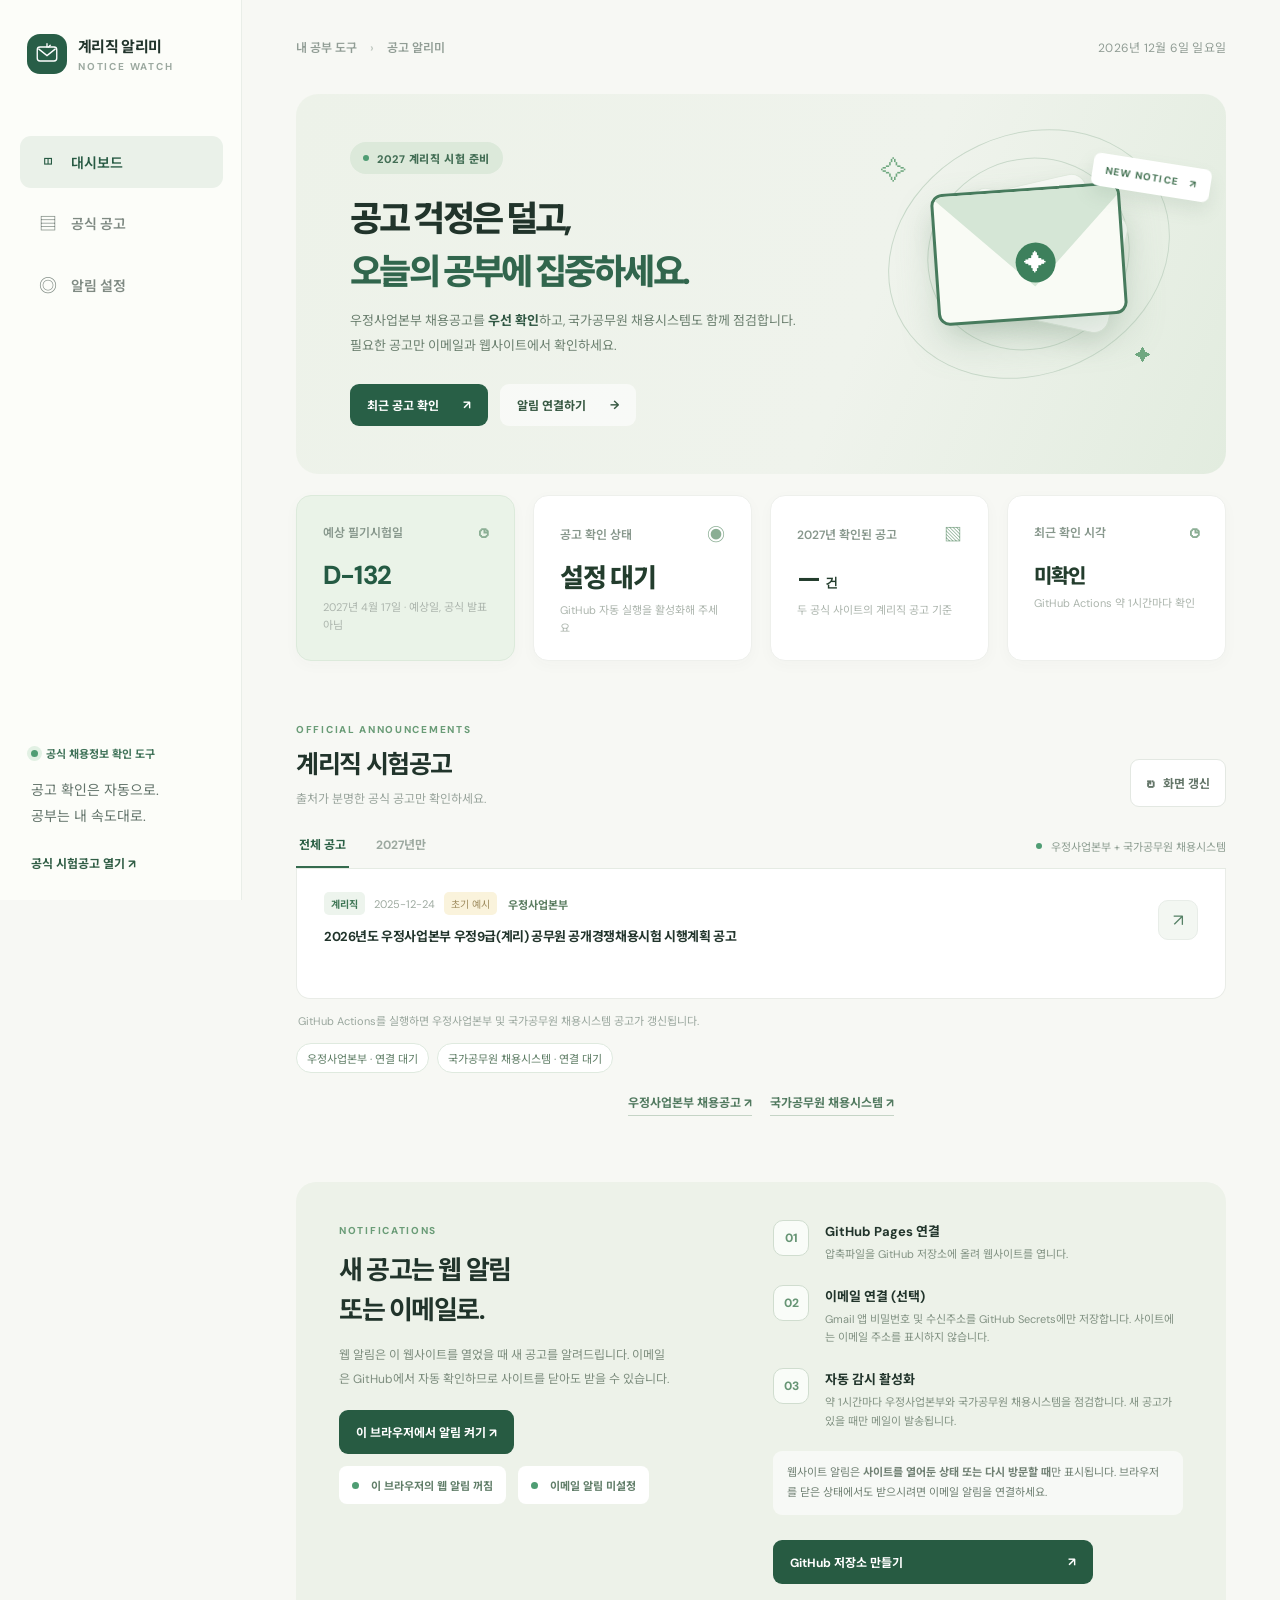
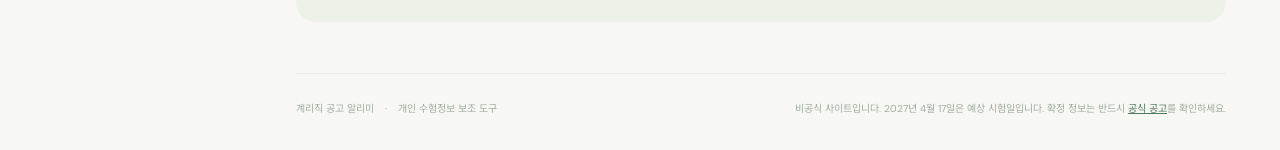
==== docs/index.html @ e3b0fdab "Add files via upload" ====
<!doctype html>
<html lang="ko">
<head>
  <meta charset="utf-8">
  <meta name="viewport" content="width=device-width, initial-scale=1">
  <meta name="theme-color" content="#f6f7f3">
  <meta name="description" content="우정사업본부·국가공무원 채용시스템의 계리직 공고를 확인하고 이메일 및 웹 알림을 제공하는 개인 알리미.">
  <title>계리직 공고 알리미 — 놓치지 않고, 공부에 집중하기</title>
  <link rel="stylesheet" href="style.css">
  <link rel="icon" href="favicon.svg" type="image/svg+xml">
</head>
<body>
  <div class="app-shell">
    <aside class="sidebar" aria-label="사이트 메뉴">
      <a class="brand" href="./" aria-label="계리직 공고 알리미 홈">
        <span class="brand-mark" aria-hidden="true">
          <svg viewBox="0 0 48 48" width="26" height="26" fill="none"><rect x="6" y="11" width="36" height="26" rx="5" stroke="currentColor" stroke-width="2.5"/><path d="m9 15 15 12 15-12" stroke="currentColor" stroke-width="2.5" stroke-linecap="round"/><path d="M24 5v6M30 8l-3 3" stroke="currentColor" stroke-width="2.5" stroke-linecap="round"/></svg>
        </span>
        <span><strong>계리직 알리미</strong><small>NOTICE WATCH</small></span>
      </a>
      <nav class="nav">
        <a class="nav-item active" href="#home"><span class="nav-icon">◫</span>대시보드</a>
        <a class="nav-item" href="#notices"><span class="nav-icon">▤</span>공식 공고</a>
        <a class="nav-item" href="#guide"><span class="nav-icon">◎</span>알림 설정</a>
      </nav>
      <div class="sidebar-bottom">
        <div class="sidebar-note"><span class="pulse" aria-hidden="true"></span>공식 채용정보 확인 도구</div>
        <p>공고 확인은 자동으로.<br>공부는 내 속도대로.</p>
        <a href="https://gongmuwon.gosi.kr/oprut/RpaRpTestPbancLst.do" target="_blank" rel="noopener noreferrer" class="external-small">공식 시험공고 열기 ↗</a>
      </div>
    </aside>

    <main id="home" class="main">
      <header class="topbar"><div class="breadcrumbs">내 공부 도구 <span>›</span> 공고 알리미</div><div class="top-date" id="today">―</div></header>
      <section class="hero" aria-label="소개">
        <div class="hero-copy">
          <span class="eyebrow"><span class="eyebrow-dot"></span> 2027 계리직 시험 준비</span>
          <h1>공고 걱정은 덜고,<br><em>오늘의 공부에 집중하세요.</em></h1>
          <p>우정사업본부 채용공고를 <strong>우선 확인</strong>하고, 국가공무원 채용시스템도 함께 점검합니다.<br class="desktop-break"> 필요한 공고만 이메일과 웹사이트에서 확인하세요.</p>
          <div class="hero-actions">
            <a class="primary-button" href="#notices">최근 공고 확인 <span>↗</span></a>
            <a class="light-button" href="#guide">알림 연결하기 <span>→</span></a>
          </div>
        </div>
        <div class="hero-illustration" aria-hidden="true">
          <div class="orbit orbit-one"></div><div class="orbit orbit-two"></div>
          <div class="note-stack note-stack-1"></div><div class="note-stack note-stack-2"></div>
          <div class="envelope"><div class="env-flap"></div><div class="env-bell">✦</div></div>
          <div class="floating-tag">NEW NOTICE <span>↗</span></div>
          <span class="sparkle sparkle1">✧</span><span class="sparkle sparkle2">✦</span>
        </div>
      </section>

      <section class="stats-grid" aria-label="확인 현황">
        <div class="stat-card dday-card"><span class="stat-label">예상 필기시험일 <span class="stat-icon">◷</span></span><strong id="exam-dday" class="stat-value number">계산 중</strong><span class="stat-caption">2027년 4월 17일 · 예상일, 공식 발표 아님</span></div>
        <div class="stat-card"><span class="stat-label">공고 확인 상태 <span class="stat-icon">◉</span></span><strong id="monitor-status" class="stat-value">설정 대기</strong><span id="monitor-caption" class="stat-caption">연결 후 상태가 표시됩니다</span></div>
        <div class="stat-card"><span class="stat-label">2027년 확인된 공고 <span class="stat-icon">▧</span></span><strong id="count-2027" class="stat-value number">—<small>건</small></strong><span class="stat-caption">두 공식 사이트의 계리직 공고 기준</span></div>
        <div class="stat-card"><span class="stat-label">최근 확인 시각 <span class="stat-icon">◷</span></span><strong id="last-checked" class="stat-value date">미확인</strong><span class="stat-caption">GitHub Actions 약 1시간마다 확인</span></div>
      </section>

      <section id="notices" class="notices-section">
        <div class="section-heading">
          <div><span class="section-kicker">OFFICIAL ANNOUNCEMENTS</span><h2>계리직 시험공고</h2><p>출처가 분명한 공식 공고만 확인하세요.</p></div>
          <button class="refresh-button" id="reload-button" type="button" title="저장된 최신 검사 결과를 다시 불러옵니다. 공식 사이트 재검사는 예약 작업이 수행합니다."><span aria-hidden="true">↻</span> 화면 갱신</button>
        </div>
        <div class="notice-toolbar"><div class="filter-tabs" role="group" aria-label="공고 필터"><button class="filter-tab active" data-filter="all" type="button" aria-pressed="true">전체 공고</button><button class="filter-tab" data-filter="2027" type="button" aria-pressed="false">2027년만</button></div><div class="source-label"><span class="source-dot"></span> 우정사업본부 + 국가공무원 채용시스템</div></div>
        <div id="notices-list" class="notice-list" aria-live="polite"><div class="loading-message">공고 데이터를 불러오는 중입니다…</div></div>
        <div id="data-message" class="data-message" role="status"></div>
        <div id="source-health" class="source-health" aria-live="polite"></div>
        <div id="new-notice-banner" class="new-notice-banner" role="status" hidden></div>
        <div class="notice-footer"><a target="_blank" rel="noopener noreferrer" href="https://www.koreapost.go.kr/user/extra/kpost/95/294/bbs/recnotice/recNoticeList/jsp/ExtraUser.do">우정사업본부 채용공고 ↗</a><a target="_blank" rel="noopener noreferrer" href="https://gongmuwon.gosi.kr/oprut/RpaRpTestPbancLst.do">국가공무원 채용시스템 ↗</a></div>
      </section>

      <section id="guide" class="guide-section">
        <div class="guide-copy">
          <span class="section-kicker">NOTIFICATIONS</span>
          <h2>새 공고는 웹 알림<br>또는 이메일로.</h2>
          <p>웹 알림은 이 웹사이트를 열었을 때 새 공고를 알려드립니다. 이메일은 GitHub에서 자동 확인하므로 사이트를 닫아도 받을 수 있습니다.</p>
          <button id="enable-web-notifications" class="setup-link action-button" type="button">이 브라우저에서 알림 켜기 <span>↗</span></button>
          <div id="browser-status" class="guide-status"><span class="small-indicator"></span>웹 알림 설정 확인 중</div>
          <div id="email-status" class="guide-status"><span class="small-indicator"></span>이메일 연결 상태 확인 중</div>
        </div>
        <div class="guide-steps">
          <div class="step"><span>01</span><div><strong>GitHub Pages 연결</strong><p>압축파일을 GitHub 저장소에 올려 웹사이트를 엽니다.</p></div></div>
          <div class="step"><span>02</span><div><strong>이메일 연결 (선택)</strong><p>Gmail 앱 비밀번호 및 수신주소를 GitHub Secrets에만 저장합니다. 사이트에는 이메일 주소를 표시하지 않습니다.</p></div></div>
          <div class="step"><span>03</span><div><strong>자동 감시 활성화</strong><p>약 1시간마다 우정사업본부와 국가공무원 채용시스템을 점검합니다. 새 공고가 있을 때만 메일이 발송됩니다.</p></div></div>
          <div class="site-alert-note">웹사이트 알림은 <strong>사이트를 열어둔 상태 또는 다시 방문할 때</strong>만 표시됩니다. 브라우저를 닫은 상태에서도 받으시려면 이메일 알림을 연결하세요.</div>
          <a href="https://github.com/new" class="setup-link" target="_blank" rel="noopener noreferrer">GitHub 저장소 만들기 <span>↗</span></a>
        </div>
      </section>
      <footer class="footer"><div>계리직 공고 알리미 <span>·</span> 개인 수험정보 보조 도구</div><div>비공식 사이트입니다. 2027년 4월 17일은 예상 시험일입니다. 확정 정보는 반드시 <a href="https://www.koreapost.go.kr/user/extra/kpost/95/294/bbs/recnotice/recNoticeList/jsp/ExtraUser.do" target="_blank" rel="noopener noreferrer">공식 공고</a>를 확인하세요.</div></footer>
    </main>
  </div>
  <script src="script.js" defer></script>
</body>
</html>
---- docs/style.css ----
@import url('https://fonts.googleapis.com/css2?family=DM+Sans:wght@400;500;600;700&family=Noto+Sans+KR:wght@400;500;600;700;800&display=swap');
:root{--ink:#21342b;--sub:#718079;--green:#245a43;--green-dark:#184432;--teal:#4d7d63;--surface:#fff;--border:#e9ece7;--bg:#f7f8f4;--mint:#e9f1e8;--pale:#f3f5ee;font-family:'DM Sans','Noto Sans KR',sans-serif;color:var(--ink)}*{box-sizing:border-box}html{scroll-behavior:smooth}body{margin:0;background:var(--bg);font-size:14px}a{color:inherit;text-decoration:none}button{font:inherit;cursor:pointer}button:focus-visible,a:focus-visible{outline:3px solid #82ac91;outline-offset:3px}.app-shell{min-height:100vh;display:flex}.sidebar{position:sticky;top:0;height:100vh;width:242px;flex-shrink:0;background:#fcfdf9;border-right:1px solid #e9eee8;padding:34px 18px 28px 20px;display:flex;flex-direction:column}.brand{display:flex;gap:11px;align-items:center;padding:0 7px}.brand-mark{width:40px;height:40px;background:#285e47;color:#fff;border-radius:13px;display:grid;place-items:center}.brand strong{display:block;letter-spacing:-.045em;font-size:15px}.brand small{display:block;color:#9ca9a0;font-size:10px;font-weight:700;letter-spacing:.18em;margin-top:3px}.nav{display:flex;flex-direction:column;gap:7px;margin-top:62px}.nav-item{display:flex;align-items:center;gap:14px;padding:14px 18px;color:#7f8a83;font-weight:600;border-radius:11px;transition:.2s}.nav-item.active{background:#eaf1e9;color:#275a43}.nav-item:hover{background:#eff3ee}.nav-icon{width:19px;text-align:center;font-size:18px;font-weight:500}.sidebar-bottom{margin-top:auto;padding:0 11px}.sidebar-note{color:#3f7258;font-size:11px;display:flex;align-items:center;gap:8px;font-weight:700}.pulse,.eyebrow-dot,.source-dot,.small-indicator{width:7px;height:7px;border-radius:50%;background:#4f9d73;display:inline-block;box-shadow:0 0 0 4px #e2f1e4}.sidebar-bottom p{font-size:14px;line-height:1.85;color:#62736a;margin:17px 0 24px}.external-small{font-size:12px;color:#315e46;font-weight:700}.main{flex:1;min-width:0;max-width:1450px;margin:0 auto;padding:0 54px}.topbar{height:94px;display:flex;justify-content:space-between;align-items:center;color:#919d95;font-size:12px}.breadcrumbs{font-weight:600}.breadcrumbs span{margin:0 10px;color:#bdc6be}.top-date{font-size:12px;letter-spacing:.02em}.hero{position:relative;overflow:hidden;border-radius:22px;min-height:330px;background:linear-gradient(112deg,#edf2e9 0%,#eff3ec 61%,#e2ecdf 100%);padding:48px 54px;display:flex;align-items:center}.hero-copy{z-index:1}.eyebrow{font-size:11px;letter-spacing:.05em;font-weight:800;color:#436e55;background:#dce9da;border-radius:100px;padding:8px 13px;display:inline-flex;gap:8px;align-items:center}.eyebrow-dot{width:6px;height:6px;box-shadow:none}.hero h1{font-size:35px;line-height:1.5;letter-spacing:-.075em;margin:19px 0 11px;font-weight:800}.hero h1 em{color:#31664d;font-style:normal}.hero p{line-height:1.9;color:#6c8070;font-size:13px;margin:0}.hero p strong{color:#305743}.hero-actions{display:flex;gap:12px;margin-top:26px}.primary-button,.light-button{border-radius:9px;font-weight:700;font-size:12px;padding:12px 17px;display:inline-flex;gap:24px;align-items:center}.primary-button{background:#285f46;color:white}.primary-button:hover{background:#174831}.light-button{color:#385943;background:#fff9}.light-button:hover{background:white}.hero-illustration{position:absolute;width:375px;height:310px;right:10px;top:5px;display:grid;place-items:center}.orbit{position:absolute;border:1px solid #c9d9ca;border-radius:50%;transform:rotate(-25deg)}.orbit-one{width:290px;height:240px}.orbit-two{width:205px;height:190px}.note-stack{position:absolute;width:160px;height:120px;background:#f8faf6;border:1px solid #e2eadf;border-radius:15px;box-shadow:0 12px 22px #66826a22}.note-stack-1{transform:rotate(-13deg) translate(-9px,-9px)}.note-stack-2{transform:rotate(12deg) translate(12px,4px)}.envelope{width:190px;height:132px;position:relative;background:#f9fbf5;border:3px solid #477b5d;border-radius:12px;box-shadow:0 18px 37px #71967c40;transform:rotate(-4deg);z-index:2;overflow:hidden}.env-flap{position:absolute;top:-2px;left:-4px;width:200px;height:103px;background:#d5e6d6;clip-path:polygon(0 0,100% 0,50% 95%);border-bottom:3px solid #477b5d}.env-bell{position:absolute;top:52px;left:78px;width:40px;height:40px;border-radius:50%;display:grid;place-items:center;background:#3d805c;color:#fff;font-size:23px;transform:rotate(4deg)}.floating-tag{position:absolute;z-index:4;right:5px;top:62px;background:#fff;padding:10px 13px;border-radius:7px;transform:rotate(9deg);box-shadow:0 9px 17px #60846a24;font-size:10px;letter-spacing:.12em;color:#477556;font-weight:800}.floating-tag span{margin-left:8px}.sparkle{position:absolute;color:#70a881;font-size:26px}.sparkle1{top:55px;left:40px}.sparkle2{bottom:43px;right:65px;font-size:16px}.stats-grid{display:grid;grid-template-columns:repeat(3,minmax(0,1fr));gap:18px;margin-top:21px}.stat-card{padding:24px 26px;background:#fff;border:1px solid #eef0ec;border-radius:15px;min-height:151px;box-shadow:0 4px 15px #394c3e07}.stat-label{font-size:12px;color:#87978c;display:flex;align-items:center;justify-content:space-between;font-weight:600}.stat-icon{color:#8bae94;font-size:18px}.stat-value{display:block;font-size:26px;letter-spacing:-.05em;margin:15px 0 4px;line-height:1.3;color:#233d2d;font-weight:800}.stat-value.number{font-family:'DM Sans',sans-serif;letter-spacing:-.03em}.stat-value.number small{font-size:13px;font-weight:600;margin-left:5px}.stat-value.date{font-size:20px;letter-spacing:-.04em;margin-top:19px}.stat-caption{font-size:11px;color:#acb5ad}.notices-section{margin-top:58px}.section-heading{display:flex;align-items:end;justify-content:space-between;gap:16px}.section-kicker{color:#6a9c77;letter-spacing:.17em;font-size:10px;font-weight:800}.section-heading h2,.guide-copy h2{margin:7px 0 8px;letter-spacing:-.055em;font-size:25px}.section-heading p{color:#9aa59d;font-size:12px;margin:0}.refresh-button{border:1px solid #e3e8e2;background:#fff;padding:11px 15px;border-radius:9px;color:#647669;font-size:12px;font-weight:700}.refresh-button:hover{background:#edf3ea}.refresh-button span{font-size:18px;margin-right:5px;vertical-align:-1px}.notice-toolbar{margin-top:28px;display:flex;justify-content:space-between;align-items:center;gap:12px;border-bottom:1px solid #e5ebe3}.filter-tabs{display:flex;gap:24px}.filter-tab{border:0;background:transparent;color:#9ca9a0;padding:0 3px 13px;font-size:12px;font-weight:700;border-bottom:2px solid transparent}.filter-tab.active{color:#2b6045;border-color:#356b4e}.source-label{font-size:11px;color:#8d9d91;display:flex;align-items:center;gap:9px;padding-bottom:12px}.source-dot{width:6px;height:6px;box-shadow:none}.notice-list{background:#fff;border:1px solid var(--border);border-top:0;border-radius:0 0 14px 14px;overflow:hidden;min-height:130px}.notice-card{display:flex;align-items:center;justify-content:space-between;gap:16px;padding:23px 27px;border-bottom:1px solid #eef0ec;transition:background .15s}.notice-card:last-child{border-bottom:0}.notice-card:hover{background:#fcfdfb}.notice-card-info{min-width:0}.notice-meta{display:flex;gap:9px;align-items:center;color:#9eaaa0;font-size:11px;margin-bottom:10px}.category-pill{color:#3e7554;background:#edf4ed;border-radius:5px;padding:4px 7px;font-size:10px;font-weight:700}.example-pill{color:#a08e61;background:#faf3dc;border-radius:5px;padding:4px 7px;font-size:10px}.year-pill{color:#4e769a;background:#edf3fa;border-radius:5px;padding:4px 7px;font-size:10px}.notice-title{font-size:13px;font-weight:700;line-height:1.8;letter-spacing:-.03em;margin:0}.notice-open{background:#f3f7f2;border:1px solid #e8ede8;flex-shrink:0;color:#568166;border-radius:10px;width:40px;height:40px;display:grid;place-items:center;font-size:17px}.notice-open:hover{background:#e1eddf}.loading-message,.empty-message{padding:41px 24px;text-align:center;color:#879789;font-size:12px;line-height:1.85}.empty-message strong{color:#4b6451;display:block;font-size:15px;margin-bottom:6px}.data-message{padding:13px 2px 0;color:#9aa79e;font-size:11px;min-height:26px;line-height:1.7}.data-message.warning{color:#a76f2c}.data-message.error{color:#b05252}.notice-footer{display:flex;justify-content:center;margin-top:20px}.notice-footer a{font-size:12px;color:#527a60;font-weight:700;border-bottom:1px solid #c5d4c6;padding-bottom:4px}.notice-footer span{margin-left:10px}.guide-section{margin:66px 0 51px;border-radius:20px;background:#edf2e9;padding:38px 43px;display:grid;grid-template-columns:1fr 1.04fr;gap:40px}.guide-copy h2{font-size:26px;line-height:1.55;margin-top:12px}.guide-copy p{font-size:12px;color:#7d8d7e;line-height:2;max-width:330px;margin-top:13px}.guide-status{margin-top:26px;background:#fff;color:#607d68;font-size:11px;font-weight:700;display:inline-flex;align-items:center;gap:12px;padding:11px 13px;border-radius:8px}.small-indicator{box-shadow:none}.guide-steps{display:flex;flex-direction:column;gap:21px}.step{display:flex;gap:16px;align-items:flex-start}.step>span{width:36px;height:36px;border:1px solid #d0ddcf;border-radius:10px;display:grid;place-items:center;color:#679575;font-size:12px;font-weight:800;flex-shrink:0;background:#f9fcf8}.step strong{display:block;font-size:13px;margin:1px 0 5px}.step p{color:#829283;font-size:11px;margin:0;line-height:1.7}.setup-link{background:#275b42;color:#fff;border-radius:9px;padding:13px 17px;font-size:12px;font-weight:700;display:flex;justify-content:space-between;align-items:center;margin-top:4px;max-width:320px}.footer{border-top:1px solid #e9ede6;padding:26px 0 35px;display:flex;justify-content:space-between;gap:20px;flex-wrap:wrap;color:#a2aca2;font-size:10px}.footer span{margin:0 8px}.footer a{color:#4e7960;text-decoration:underline}
@media(max-width:1150px){.main{padding:0 30px}.hero-illustration{right:-65px;opacity:.85}.sidebar{width:206px}.hero{padding:38px 35px}.hero h1{font-size:30px}.guide-section{gap:17px;padding:32px}}@media(max-width:860px){.sidebar{width:79px;padding:26px 12px}.brand{padding:0;justify-content:center}.brand>span:last-child,.nav-item:not(.active),.sidebar-bottom{display:none}.nav{margin-top:50px}.nav-item.active{padding:15px;justify-content:center;font-size:0}.nav-icon{font-size:21px}.main{padding:0 25px}.hero-illustration{right:-125px;opacity:.35}.guide-section{grid-template-columns:1fr 1fr}}@media(max-width:650px){.sidebar{display:none}.main{padding:0 19px}.topbar{height:65px}.top-date{font-size:10px}.hero{padding:33px 25px;min-height:312px}.hero h1{font-size:27px}.hero p{font-size:12px}.hero-illustration{right:-188px;top:12px;opacity:.21}.desktop-break{display:none}.hero-actions{gap:7px}.primary-button,.light-button{font-size:11px;padding:12px 13px;gap:9px}.stats-grid{grid-template-columns:1fr 1fr;gap:10px}.stats-grid .stat-card:last-child{grid-column:1/-1}.stat-card{padding:20px;min-height:128px}.stat-value{font-size:22px}.stat-value.date{font-size:19px}.stat-label{font-size:10px}.stat-caption{font-size:10px}.notices-section{margin-top:44px}.section-heading h2{font-size:22px}.section-heading p{font-size:11px}.refresh-button{padding:9px;font-size:11px}.source-label{font-size:9px}.filter-tabs{gap:15px}.filter-tab{font-size:11px}.notice-card{padding:20px 15px}.notice-title{font-size:12px}.notice-meta{flex-wrap:wrap}.notice-open{height:33px;width:33px}.guide-section{grid-template-columns:1fr;margin-top:48px;padding:26px}.guide-copy h2{font-size:24px}.guide-steps{margin-top:4px}.footer{line-height:1.8}.hero-actions a{white-space:nowrap}}
/* 2027 시험 예상일과 알림 추가 */
.stats-grid{grid-template-columns:repeat(4,minmax(0,1fr))}
.dday-card{background:#eaf3e8;border-color:#dceadb}
.dday-card .stat-value{color:#245a43}
.source-health{display:flex;gap:8px;flex-wrap:wrap;font-size:11px;margin-top:12px}
.source-health span{border:1px solid #dfeadf;background:#fff;border-radius:30px;padding:6px 10px;color:#5d7c64}
.source-health .source-failure{color:#b66d52;border-color:#edd4c9}
.new-notice-banner{background:#e1efdf;color:#245a43;padding:14px 17px;border:1px solid #c3ddbe;border-radius:10px;margin-top:14px;font-weight:700}
.notice-footer{gap:18px;flex-wrap:wrap}
.guide-status{margin-top:12px;margin-right:8px}
.guide-copy .action-button{max-width:290px;border:0;text-align:left;margin-top:19px}
.site-alert-note{background:#fff9;padding:12px 14px;border-radius:9px;font-size:11px;line-height:1.8;color:#708073}
.source-brand{font-weight:700;color:#5a7c60;margin-left:2px}
@media(max-width:1150px){.stats-grid{grid-template-columns:repeat(2,minmax(0,1fr))}}
@media(max-width:650px){.stats-grid{grid-template-columns:repeat(2,minmax(0,1fr))}.stats-grid .stat-card:last-child{grid-column:auto}.source-label{font-size:9px;max-width:152px;text-align:right}.notice-footer{justify-content:flex-start}}
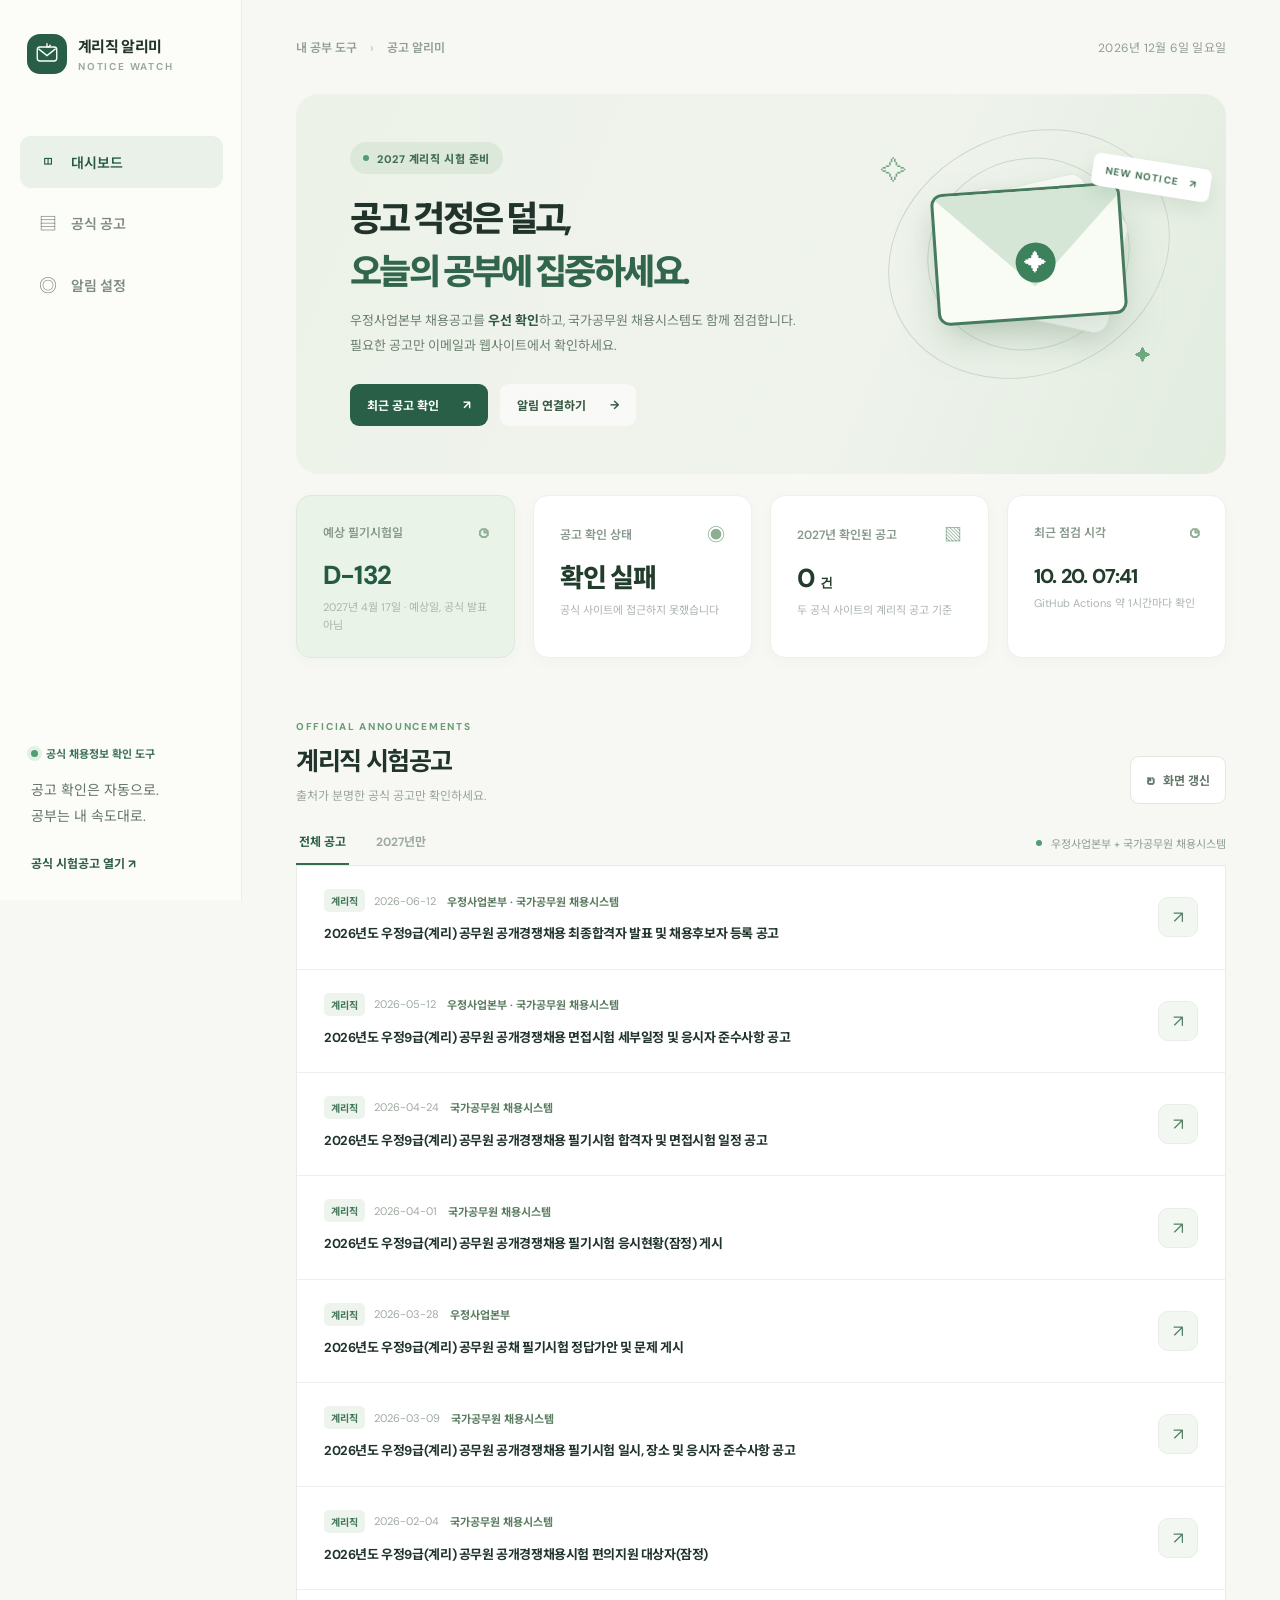
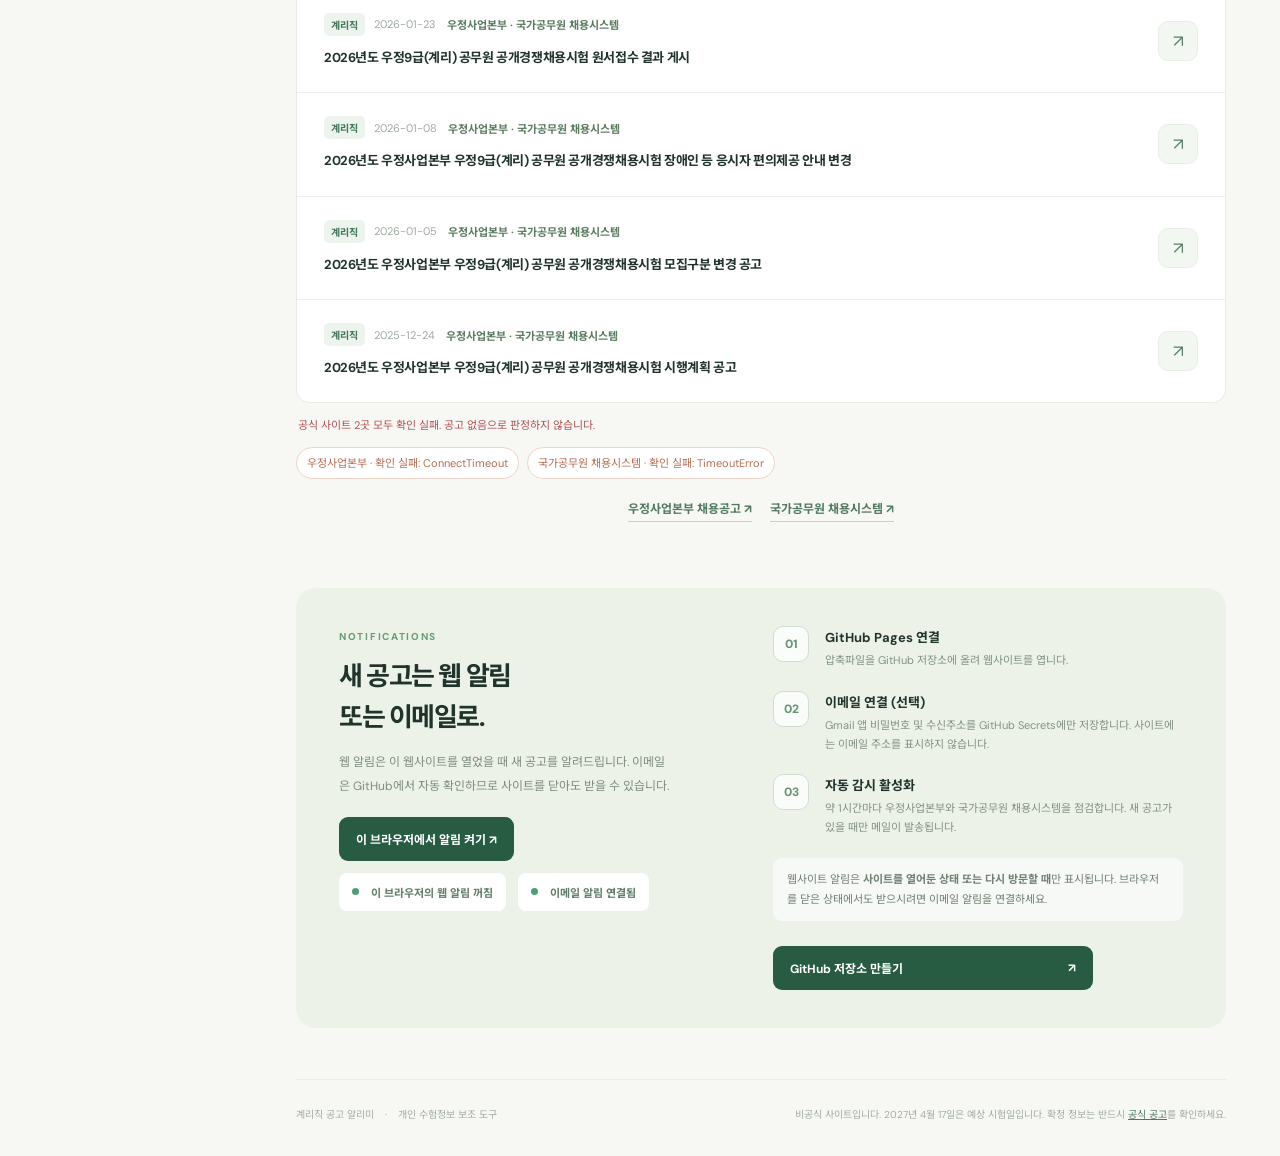
==== commit 7f0f62fc: "Add files via upload" ====
--- a/docs/index.html
+++ b/docs/index.html
@@ -55,7 +55,7 @@
         <div class="stat-card dday-card"><span class="stat-label">예상 필기시험일 <span class="stat-icon">◷</span></span><strong id="exam-dday" class="stat-value number">계산 중</strong><span class="stat-caption">2027년 4월 17일 · 예상일, 공식 발표 아님</span></div>
         <div class="stat-card"><span class="stat-label">공고 확인 상태 <span class="stat-icon">◉</span></span><strong id="monitor-status" class="stat-value">설정 대기</strong><span id="monitor-caption" class="stat-caption">연결 후 상태가 표시됩니다</span></div>
         <div class="stat-card"><span class="stat-label">2027년 확인된 공고 <span class="stat-icon">▧</span></span><strong id="count-2027" class="stat-value number">—<small>건</small></strong><span class="stat-caption">두 공식 사이트의 계리직 공고 기준</span></div>
-        <div class="stat-card"><span class="stat-label">최근 확인 시각 <span class="stat-icon">◷</span></span><strong id="last-checked" class="stat-value date">미확인</strong><span class="stat-caption">GitHub Actions 약 1시간마다 확인</span></div>
+        <div class="stat-card"><span class="stat-label">최근 점검 시각 <span class="stat-icon">◷</span></span><strong id="last-checked" class="stat-value date">미확인</strong><span class="stat-caption">GitHub Actions 약 1시간마다 확인</span></div>
       </section>
 
       <section id="notices" class="notices-section">
--- a/docs/style.css
+++ b/docs/style.css
@@ -16,3 +16,6 @@
 .source-brand{font-weight:700;color:#5a7c60;margin-left:2px}
 @media(max-width:1150px){.stats-grid{grid-template-columns:repeat(2,minmax(0,1fr))}}
 @media(max-width:650px){.stats-grid{grid-template-columns:repeat(2,minmax(0,1fr))}.stats-grid .stat-card:last-child{grid-column:auto}.source-label{font-size:9px;max-width:152px;text-align:right}.notice-footer{justify-content:flex-start}}
+
+/* 오류 원인 표시 시 모바일에서 긴 문자열이 화면을 밀지 않도록 */
+.source-health span { overflow-wrap: anywhere; max-width: 100%; line-height: 1.65; }
